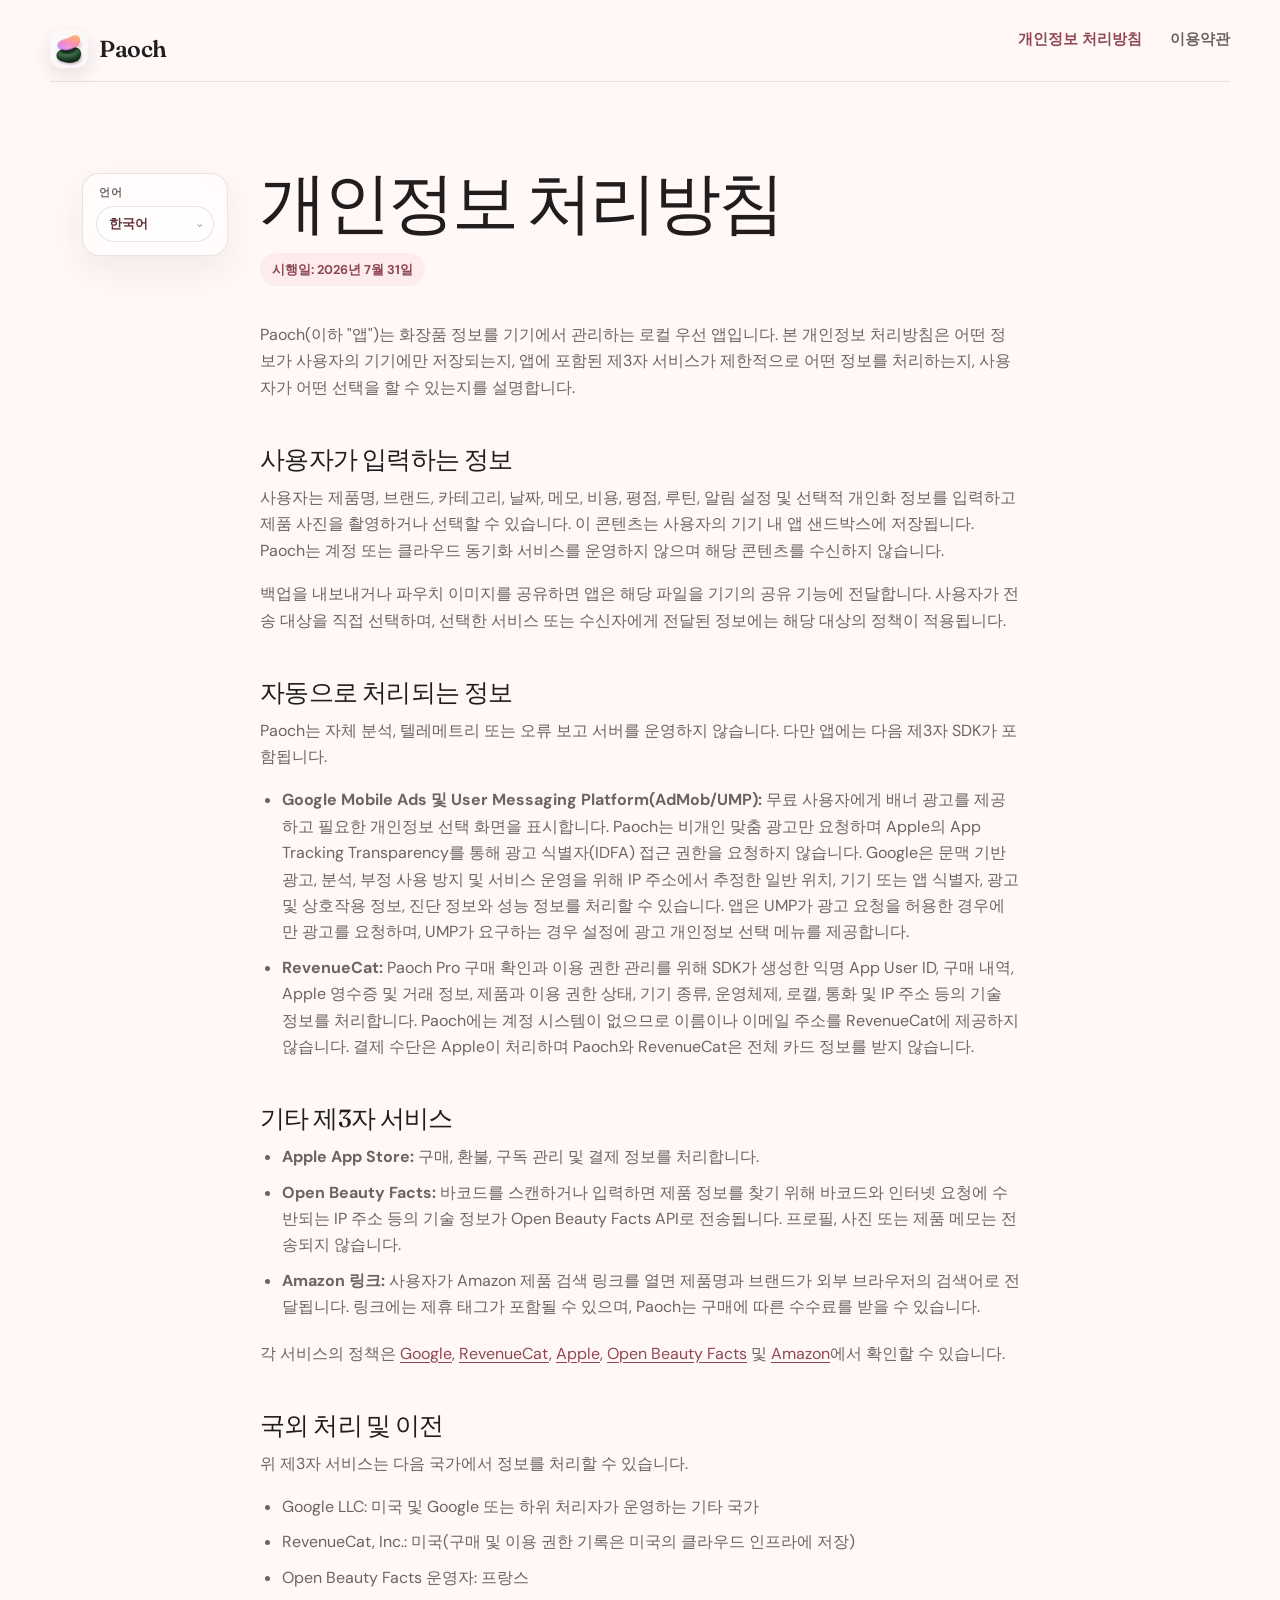
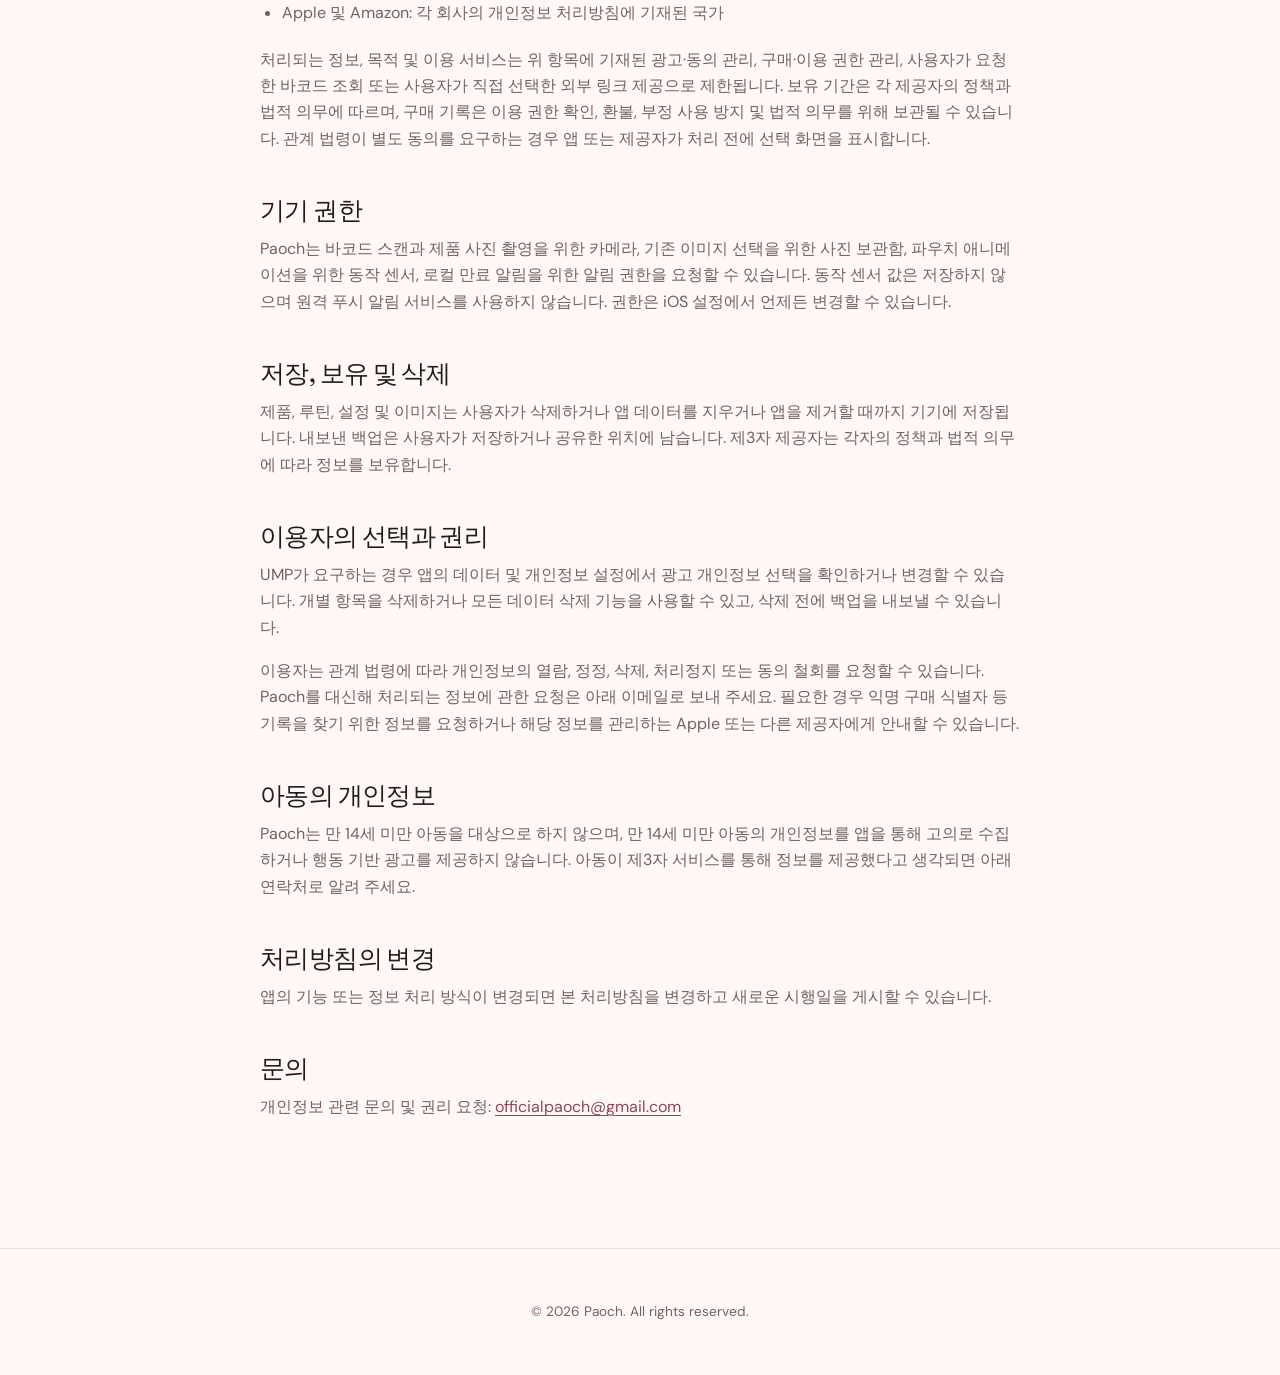
==== privacy-policy-ko.html @ 1ae8bd67 "Add kor privacy policy" ====
<!DOCTYPE html>
<html lang="ko">
<head>
  <meta charset="UTF-8">
  <meta name="viewport" content="width=device-width, initial-scale=1.0">
  <meta name="theme-color" content="#fff8f7">
  <title>개인정보 처리방침 | Paoch</title>
  <link rel="icon" href="assets/app-icon.png">
  <link rel="stylesheet" href="style.css">
</head>
<body>
  <header>
    <h1><a class="brand" href="index.html"><img src="assets/app-icon.png" alt="" width="38" height="38"><span>Paoch</span></a></h1>
    <nav>
      <a href="privacy-policy-ko.html" class="active">개인정보 처리방침</a>
      <a href="terms-of-service.html">이용약관</a>
    </nav>
  </header>

  <main class="policy-page">
    <aside class="policy-language" aria-label="처리방침 언어">
      <span>언어</span>
      <label class="language-picker">
        <span class="sr-only">개인정보 처리방침 언어</span>
        <select aria-label="개인정보 처리방침 언어" onchange="window.location.href=this.value">
          <option value="privacy-policy.html" lang="en">English</option>
          <option value="privacy-policy-ko.html" selected>한국어</option>
        </select>
      </label>
    </aside>
    <h1>개인정보 처리방침</h1>
    <p class="effective-date">시행일: 2026년 7월 31일</p>

    <p>Paoch(이하 "앱")는 화장품 정보를 기기에서 관리하는 로컬 우선 앱입니다. 본 개인정보 처리방침은 어떤 정보가 사용자의 기기에만 저장되는지, 앱에 포함된 제3자 서비스가 제한적으로 어떤 정보를 처리하는지, 사용자가 어떤 선택을 할 수 있는지를 설명합니다.</p>

    <h2>사용자가 입력하는 정보</h2>
    <p>사용자는 제품명, 브랜드, 카테고리, 날짜, 메모, 비용, 평점, 루틴, 알림 설정 및 선택적 개인화 정보를 입력하고 제품 사진을 촬영하거나 선택할 수 있습니다. 이 콘텐츠는 사용자의 기기 내 앱 샌드박스에 저장됩니다. Paoch는 계정 또는 클라우드 동기화 서비스를 운영하지 않으며 해당 콘텐츠를 수신하지 않습니다.</p>
    <p>백업을 내보내거나 파우치 이미지를 공유하면 앱은 해당 파일을 기기의 공유 기능에 전달합니다. 사용자가 전송 대상을 직접 선택하며, 선택한 서비스 또는 수신자에게 전달된 정보에는 해당 대상의 정책이 적용됩니다.</p>

    <h2>자동으로 처리되는 정보</h2>
    <p>Paoch는 자체 분석, 텔레메트리 또는 오류 보고 서버를 운영하지 않습니다. 다만 앱에는 다음 제3자 SDK가 포함됩니다.</p>
    <ul>
      <li><strong>Google Mobile Ads 및 User Messaging Platform(AdMob/UMP):</strong> 무료 사용자에게 배너 광고를 제공하고 필요한 개인정보 선택 화면을 표시합니다. Paoch는 비개인 맞춤 광고만 요청하며 Apple의 App Tracking Transparency를 통해 광고 식별자(IDFA) 접근 권한을 요청하지 않습니다. Google은 문맥 기반 광고, 분석, 부정 사용 방지 및 서비스 운영을 위해 IP 주소에서 추정한 일반 위치, 기기 또는 앱 식별자, 광고 및 상호작용 정보, 진단 정보와 성능 정보를 처리할 수 있습니다. 앱은 UMP가 광고 요청을 허용한 경우에만 광고를 요청하며, UMP가 요구하는 경우 설정에 광고 개인정보 선택 메뉴를 제공합니다.</li>
      <li><strong>RevenueCat:</strong> Paoch Pro 구매 확인과 이용 권한 관리를 위해 SDK가 생성한 익명 App User ID, 구매 내역, Apple 영수증 및 거래 정보, 제품과 이용 권한 상태, 기기 종류, 운영체제, 로캘, 통화 및 IP 주소 등의 기술 정보를 처리합니다. Paoch에는 계정 시스템이 없으므로 이름이나 이메일 주소를 RevenueCat에 제공하지 않습니다. 결제 수단은 Apple이 처리하며 Paoch와 RevenueCat은 전체 카드 정보를 받지 않습니다.</li>
    </ul>

    <h2>기타 제3자 서비스</h2>
    <ul>
      <li><strong>Apple App Store:</strong> 구매, 환불, 구독 관리 및 결제 정보를 처리합니다.</li>
      <li><strong>Open Beauty Facts:</strong> 바코드를 스캔하거나 입력하면 제품 정보를 찾기 위해 바코드와 인터넷 요청에 수반되는 IP 주소 등의 기술 정보가 Open Beauty Facts API로 전송됩니다. 프로필, 사진 또는 제품 메모는 전송되지 않습니다.</li>
      <li><strong>Amazon 링크:</strong> 사용자가 Amazon 제품 검색 링크를 열면 제품명과 브랜드가 외부 브라우저의 검색어로 전달됩니다. 링크에는 제휴 태그가 포함될 수 있으며, Paoch는 구매에 따른 수수료를 받을 수 있습니다.</li>
    </ul>
    <p>각 서비스의 정책은 <a href="https://policies.google.com/privacy" target="_blank" rel="noopener">Google</a>, <a href="https://www.revenuecat.com/privacy/" target="_blank" rel="noopener">RevenueCat</a>, <a href="https://www.apple.com/legal/privacy/ko/" target="_blank" rel="noopener">Apple</a>, <a href="https://world.openbeautyfacts.org/privacy" target="_blank" rel="noopener">Open Beauty Facts</a> 및 <a href="https://www.amazon.com/gp/help/customer/display.html?nodeId=GX7NJQ4ZB8MHFRNJ" target="_blank" rel="noopener">Amazon</a>에서 확인할 수 있습니다.</p>

    <h2>국외 처리 및 이전</h2>
    <p>위 제3자 서비스는 다음 국가에서 정보를 처리할 수 있습니다.</p>
    <ul>
      <li>Google LLC: 미국 및 Google 또는 하위 처리자가 운영하는 기타 국가</li>
      <li>RevenueCat, Inc.: 미국(구매 및 이용 권한 기록은 미국의 클라우드 인프라에 저장)</li>
      <li>Open Beauty Facts 운영자: 프랑스</li>
      <li>Apple 및 Amazon: 각 회사의 개인정보 처리방침에 기재된 국가</li>
    </ul>
    <p>처리되는 정보, 목적 및 이용 서비스는 위 항목에 기재된 광고·동의 관리, 구매·이용 권한 관리, 사용자가 요청한 바코드 조회 또는 사용자가 직접 선택한 외부 링크 제공으로 제한됩니다. 보유 기간은 각 제공자의 정책과 법적 의무에 따르며, 구매 기록은 이용 권한 확인, 환불, 부정 사용 방지 및 법적 의무를 위해 보관될 수 있습니다. 관계 법령이 별도 동의를 요구하는 경우 앱 또는 제공자가 처리 전에 선택 화면을 표시합니다.</p>

    <h2>기기 권한</h2>
    <p>Paoch는 바코드 스캔과 제품 사진 촬영을 위한 카메라, 기존 이미지 선택을 위한 사진 보관함, 파우치 애니메이션을 위한 동작 센서, 로컬 만료 알림을 위한 알림 권한을 요청할 수 있습니다. 동작 센서 값은 저장하지 않으며 원격 푸시 알림 서비스를 사용하지 않습니다. 권한은 iOS 설정에서 언제든 변경할 수 있습니다.</p>

    <h2>저장, 보유 및 삭제</h2>
    <p>제품, 루틴, 설정 및 이미지는 사용자가 삭제하거나 앱 데이터를 지우거나 앱을 제거할 때까지 기기에 저장됩니다. 내보낸 백업은 사용자가 저장하거나 공유한 위치에 남습니다. 제3자 제공자는 각자의 정책과 법적 의무에 따라 정보를 보유합니다.</p>

    <h2>이용자의 선택과 권리</h2>
    <p>UMP가 요구하는 경우 앱의 데이터 및 개인정보 설정에서 광고 개인정보 선택을 확인하거나 변경할 수 있습니다. 개별 항목을 삭제하거나 모든 데이터 삭제 기능을 사용할 수 있고, 삭제 전에 백업을 내보낼 수 있습니다.</p>
    <p>이용자는 관계 법령에 따라 개인정보의 열람, 정정, 삭제, 처리정지 또는 동의 철회를 요청할 수 있습니다. Paoch를 대신해 처리되는 정보에 관한 요청은 아래 이메일로 보내 주세요. 필요한 경우 익명 구매 식별자 등 기록을 찾기 위한 정보를 요청하거나 해당 정보를 관리하는 Apple 또는 다른 제공자에게 안내할 수 있습니다.</p>

    <h2>아동의 개인정보</h2>
    <p>Paoch는 만 14세 미만 아동을 대상으로 하지 않으며, 만 14세 미만 아동의 개인정보를 앱을 통해 고의로 수집하거나 행동 기반 광고를 제공하지 않습니다. 아동이 제3자 서비스를 통해 정보를 제공했다고 생각되면 아래 연락처로 알려 주세요.</p>

    <h2>처리방침의 변경</h2>
    <p>앱의 기능 또는 정보 처리 방식이 변경되면 본 처리방침을 변경하고 새로운 시행일을 게시할 수 있습니다.</p>

    <h2>문의</h2>
    <p>개인정보 관련 문의 및 권리 요청: <a href="mailto:officialpaoch@gmail.com">officialpaoch@gmail.com</a></p>
  </main>

  <footer>
    &copy; 2026 Paoch. All rights reserved.
  </footer>
</body>
</html>
---- style.css ----
@import url('https://fonts.googleapis.com/css2?family=DM+Sans:wght@400;500;600;700&family=Fraunces:opsz,wght@9..144,500;9..144,600&display=swap');

:root {
  --cream: #fff8f7;
  --blush: #fceced;
  --rose: #e91e63;
  --wine: #8f4852;
  --wine-dark: #66323a;
  --green: #173f2d;
  --ink: #211d1e;
  --muted: #6f6264;
  --line: rgba(90, 52, 59, .13);
  --white: #fffdfc;
  --shadow: 0 28px 70px rgba(77, 37, 45, .14);
  --shell: 1180px;
}

* { box-sizing: border-box; margin: 0; padding: 0; }
html { scroll-behavior: smooth; }
body {
  background: var(--cream);
  color: var(--ink);
  font-family: 'DM Sans', -apple-system, BlinkMacSystemFont, 'Segoe UI', sans-serif;
  font-size: 16px;
  line-height: 1.65;
  overflow-x: hidden;
}
img { display: block; max-width: 100%; }
a { color: inherit; }
a, button { -webkit-tap-highlight-color: transparent; }
a:focus-visible, button:focus-visible, select:focus-visible { outline: 3px solid rgba(143, 72, 82, .35); outline-offset: 4px; }
.sr-only {
  position: absolute;
  width: 1px;
  height: 1px;
  overflow: hidden;
  clip: rect(0, 0, 0, 0);
  white-space: nowrap;
  clip-path: inset(50%);
}
.section-shell, .nav-shell, .footer-shell { width: min(calc(100% - 48px), var(--shell)); margin-inline: auto; }

.site-header {
  position: relative;
  z-index: 20;
  border-bottom: 1px solid var(--line);
  background: rgba(255, 248, 247, .84);
  backdrop-filter: blur(18px);
}
.nav-shell { min-height: 82px; display: flex; align-items: center; justify-content: space-between; gap: 32px; }
.brand { display: inline-flex; align-items: center; gap: 11px; text-decoration: none; }
.brand img { border-radius: 12px; box-shadow: 0 7px 18px rgba(72, 39, 45, .12); }
.brand span { font-family: 'Fraunces', Georgia, serif; font-size: 1.45rem; font-weight: 600; letter-spacing: -.02em; }
nav { display: flex; align-items: center; gap: 28px; }
nav a { color: var(--muted); font-size: .91rem; font-weight: 600; text-decoration: none; }
nav a:hover, nav a.active { color: var(--wine); }
.language-picker { position: relative; display: inline-flex; align-items: center; width: 100%; }
.language-picker::after {
  content: '⌄';
  position: absolute;
  right: 11px;
  top: 50%;
  color: var(--wine);
  font-size: .82rem;
  line-height: 1;
  pointer-events: none;
  transform: translateY(-58%);
}
.language-picker select {
  width: 100%;
  min-height: 36px;
  appearance: none;
  padding: 6px 31px 6px 12px;
  border: 1px solid var(--line);
  border-radius: 999px;
  background: rgba(255, 255, 255, .62);
  color: var(--wine-dark);
  font: 600 .84rem/1.2 'DM Sans', -apple-system, BlinkMacSystemFont, 'Segoe UI', sans-serif;
  cursor: pointer;
}
.language-picker select:hover { background: rgba(255, 255, 255, .9); }
.nav-cta { padding: 10px 17px; border: 1px solid var(--line); border-radius: 999px; background: rgba(255,255,255,.55); }

.hero { min-height: 730px; display: grid; grid-template-columns: 1.08fr .92fr; align-items: center; gap: 70px; padding-block: 80px 96px; }
.hero-copy { position: relative; z-index: 2; }
.eyebrow { display: flex; align-items: center; gap: 10px; margin-bottom: 22px; color: var(--wine); font-size: .76rem; font-weight: 700; letter-spacing: .14em; text-transform: uppercase; }
.eyebrow > span { width: 30px; height: 1px; background: currentColor; }
h1, h2 { font-family: 'Fraunces', Georgia, serif; font-weight: 500; letter-spacing: -.045em; line-height: 1.04; }
h1 { max-width: 710px; font-size: clamp(3.5rem, 6vw, 6rem); }
h1 em, h2 em { color: var(--wine); font-style: italic; }
.hero-lede { max-width: 620px; margin: 30px 0 34px; color: var(--muted); font-size: 1.12rem; line-height: 1.75; }
.hero-actions { display: flex; gap: 12px; flex-wrap: wrap; }
.store-buttons { display: flex; flex-wrap: wrap; gap: 12px; margin-bottom: 20px; }
.store-badge { display: flex; min-width: 176px; align-items: center; gap: 11px; padding: 9px 17px 10px; border: 0; border-radius: 12px; background: #1d1a1b; color: white; font-family: inherit; text-align: left; opacity: 1; cursor: default; }
.store-badge:disabled { color: white; opacity: 1; }
.store-badge small, .store-badge strong { display: block; line-height: 1.05; }
.store-badge small { margin-bottom: 4px; color: rgba(255,255,255,.72); font-size: .6rem; font-weight: 600; letter-spacing: .02em; }
.store-badge strong { font-size: 1.03rem; font-weight: 600; }
.store-icon { width: 27px; height: 27px; fill: currentColor; flex: 0 0 27px; }
.text-link { color: var(--wine); font-size: .88rem; font-weight: 700; text-decoration: none; }
.text-link:hover { text-decoration: underline; text-underline-offset: 4px; }
.button { display: inline-flex; align-items: center; justify-content: center; gap: 12px; min-height: 51px; padding: 0 22px; border-radius: 999px; font-weight: 700; text-decoration: none; transition: transform .2s ease, box-shadow .2s ease, background .2s ease; }
.button:hover { transform: translateY(-2px); }
.button-primary { background: var(--wine); color: white; box-shadow: 0 13px 26px rgba(112, 54, 65, .22); }
.button-primary:hover { background: var(--wine-dark); box-shadow: 0 17px 32px rgba(112, 54, 65, .28); }
.button-secondary { border: 1px solid var(--line); background: rgba(255,255,255,.55); color: var(--wine-dark); }
.trust-list { display: flex; flex-wrap: wrap; gap: 20px; margin-top: 28px; list-style: none; color: var(--muted); font-size: .84rem; }
.trust-list li { display: flex; align-items: center; gap: 7px; }
.trust-list span { display: grid; place-items: center; width: 18px; height: 18px; border-radius: 50%; background: #e4eee8; color: var(--green); font-size: .68rem; font-weight: 700; }

.hero-art { position: relative; min-height: 570px; display: grid; place-items: center; }
.icon-card { position: relative; z-index: 2; width: min(390px, 85%); padding: 30px 30px 25px; border: 1px solid rgba(255,255,255,.75); border-radius: 42px; background: rgba(255,255,255,.58); box-shadow: var(--shadow); backdrop-filter: blur(18px); transform: rotate(2.4deg); }
.icon-card > img { width: 100%; border-radius: 28%; box-shadow: 0 20px 42px rgba(64, 38, 45, .12); }
.icon-caption { display: grid; grid-template-columns: auto 1fr; align-items: baseline; column-gap: 9px; padding: 20px 7px 2px; }
.icon-caption .caption-label { color: var(--wine); font-size: .68rem; font-weight: 700; letter-spacing: .12em; text-transform: uppercase; }
.icon-caption strong { font-family: 'Fraunces', Georgia, serif; font-size: 1.6rem; }
.icon-caption > span:last-child { grid-column: 1 / -1; color: var(--muted); font-size: .88rem; }
.orb { position: absolute; border-radius: 50%; filter: blur(1px); }
.orb-one { width: 430px; height: 430px; background: radial-gradient(circle at 35% 28%, #ffd8c8, #f8aec8 57%, #d6bdff); transform: translate(45px, -40px); opacity: .7; }
.orb-two { width: 300px; height: 300px; background: #dce9dc; transform: translate(-150px, 165px); opacity: .72; }
.floating-note { position: absolute; z-index: 4; display: flex; align-items: center; gap: 9px; padding: 11px 16px; border: 1px solid rgba(255,255,255,.8); border-radius: 999px; background: rgba(255,255,255,.84); box-shadow: 0 14px 30px rgba(81, 46, 53, .13); color: var(--muted); font-size: .8rem; font-weight: 600; backdrop-filter: blur(14px); }
.floating-note span { color: var(--wine); font-weight: 800; }
.note-top { top: 90px; right: -12px; }
.note-bottom { bottom: 80px; left: -15px; }

.marquee { overflow: hidden; padding: 17px 0; border-block: 1px solid var(--line); background: var(--wine); color: #fff8f7; white-space: nowrap; }
.marquee div { width: max-content; margin: auto; font-family: 'Fraunces', Georgia, serif; font-size: 1rem; letter-spacing: .015em; word-spacing: 10px; }
.marquee span { color: #facccd; }

.showcase { padding-block: 130px 150px; }
.section-heading { max-width: 740px; margin: 0 auto 70px; text-align: center; }
.section-heading .eyebrow { justify-content: center; }
.section-heading h2, .feature-intro h2, .closing h2 { font-size: clamp(2.7rem, 5vw, 4.8rem); }
.section-heading > p:last-child { max-width: 610px; margin: 24px auto 0; color: var(--muted); font-size: 1.05rem; }
.phone-gallery { display: grid; grid-template-columns: repeat(4, minmax(0, 1fr)); align-items: start; gap: 24px; }
.swipe-hint { display: none; }
.phone-card { min-width: 0; }
.phone-left { transform: translateY(42px) rotate(-2deg); }
.phone-inner-left { transform: rotate(-.65deg); }
.phone-inner-right { transform: rotate(.65deg); }
.phone-right { transform: translateY(42px) rotate(2deg); }
.phone-frame { position: relative; overflow: hidden; padding: 10px; border: 1px solid rgba(59, 34, 39, .2); border-radius: 42px; background: #211d1e; box-shadow: 0 32px 65px rgba(66, 31, 39, .2); }
.phone-frame img { width: 100%; aspect-ratio: 428 / 930; border-radius: 33px; object-fit: cover; object-position: top; }
.phone-speaker { position: absolute; z-index: 2; top: 19px; left: 50%; width: 78px; height: 20px; border-radius: 99px; background: #211d1e; transform: translateX(-50%); }
.phone-card figcaption { display: grid; grid-template-columns: 31px 1fr; margin-top: 24px; color: var(--muted); font-size: .88rem; line-height: 1.45; }
.phone-card figcaption span { grid-row: 1 / 3; color: var(--wine); font-family: 'Fraunces', Georgia, serif; }
.phone-card figcaption strong { color: var(--ink); font-size: 1rem; }

.feature-section { padding-block: 130px; border-top: 1px solid var(--line); }
.feature-intro { display: grid; grid-template-columns: .65fr 1.35fr; align-items: end; gap: 50px; margin-bottom: 65px; }
.feature-intro .eyebrow { margin-bottom: 8px; }
.feature-grid { display: grid; grid-template-columns: 1fr 1fr; gap: 18px; }
.feature-card { position: relative; min-height: 330px; overflow: hidden; padding: 40px; border: 1px solid var(--line); border-radius: 28px; background: rgba(255,255,255,.56); }
.feature-card.feature-wide { grid-column: span 2; min-height: 300px; }
.feature-number { position: absolute; top: 26px; right: 28px; color: var(--wine); font-family: 'Fraunces', Georgia, serif; font-size: .82rem; }
.feature-icon { display: grid; place-items: center; width: 62px; height: 62px; margin-bottom: 45px; border-radius: 20px; background: var(--blush); color: var(--wine); font-size: 2rem; }
.feature-card h3 { max-width: 520px; margin-bottom: 12px; font-family: 'Fraunces', Georgia, serif; font-size: 1.75rem; line-height: 1.15; }
.feature-card p { max-width: 550px; color: var(--muted); }
.status-demo { display: flex; gap: 10px; margin-top: 30px; }
.status-demo span { padding: 7px 13px; border-radius: 999px; font-size: .75rem; font-weight: 700; }
.fresh { background: #e3f0e7; color: #256541; }.soon { background: #fff1c9; color: #8b6410; }.past { background: #fae1e1; color: #a33d49; }
.memory-card { display: grid; grid-template-columns: 180px 1fr; align-items: center; gap: 45px; background: var(--green); color: white; }
.memory-card p { color: rgba(255,255,255,.7); }
.memory-card a { display: inline-block; margin-top: 18px; color: white; font-weight: 700; text-underline-offset: 5px; }
.memory-mark { display: grid; place-items: center; width: 160px; height: 160px; border: 1px solid rgba(255,255,255,.18); border-radius: 50%; background: radial-gradient(circle, rgba(255,255,255,.16), transparent 70%); font-family: 'Fraunces', Georgia, serif; font-size: 4.5rem; }

.how-it-works { padding-block: 120px; border-top: 1px solid var(--line); }
.section-heading.compact { max-width: 760px; margin-bottom: 55px; }
.steps { display: grid; grid-template-columns: repeat(3, 1fr); gap: 20px; list-style: none; }
.steps li { display: flex; gap: 17px; padding: 26px 24px; border-top: 1px solid var(--wine); }
.steps li > span { display: grid; flex: 0 0 30px; place-items: center; width: 30px; height: 30px; border-radius: 50%; background: var(--blush); color: var(--wine); font-size: .8rem; font-weight: 700; }
.steps strong { font-family: 'Fraunces', Georgia, serif; font-size: 1.25rem; }
.steps p { margin-top: 7px; color: var(--muted); font-size: .9rem; }

.closing { position: relative; overflow: hidden; margin-bottom: 100px; padding: 100px 30px; border-radius: 40px; background: linear-gradient(145deg, #f9c7d0, #f8dfd4 48%, #e7d9f5); text-align: center; }
.closing::before, .closing::after { content: ''; position: absolute; border-radius: 50%; background: rgba(255,255,255,.4); filter: blur(4px); }
.closing::before { width: 300px; height: 300px; left: -130px; top: -120px; }.closing::after { width: 260px; height: 260px; right: -120px; bottom: -140px; }
.closing img { position: relative; z-index: 1; width: 105px; height: 105px; margin: 0 auto 24px; border-radius: 32px; object-fit: contain; }
.eyebrow.centered { position: relative; z-index: 1; justify-content: center; }
.closing h2, .closing > p, .closing .button { position: relative; z-index: 1; }
.closing > p { margin: 24px 0; color: var(--muted); }

footer { padding: 52px 0; border-top: 1px solid var(--line); }
.footer-shell { display: grid; grid-template-columns: 1fr auto; gap: 14px 30px; align-items: center; }
.footer-shell > p { color: var(--muted); font-size: .88rem; }
.footer-links { grid-column: 2; grid-row: 1; display: flex; gap: 24px; }
.footer-links a { color: var(--muted); font-size: .85rem; font-weight: 600; text-decoration: none; }
.footer-links a:hover { color: var(--wine); }
.copyright { text-align: right; }

/* Legal pages */
body:not(.home) main { width: min(calc(100% - 48px), 760px); margin: 0 auto; padding: 85px 0 110px; }
.policy-page { position: relative; }
.policy-language {
  position: absolute;
  top: 91px;
  left: -178px;
  width: 146px;
  padding: 13px;
  border: 1px solid var(--line);
  border-radius: 17px;
  background: rgba(255, 255, 255, .54);
  box-shadow: 0 14px 35px rgba(77, 37, 45, .07);
  backdrop-filter: blur(12px);
}
.policy-language > span {
  display: block;
  margin: 0 0 8px 3px;
  color: var(--muted);
  font-size: .68rem;
  font-weight: 700;
  letter-spacing: .1em;
  line-height: 1;
  text-transform: uppercase;
}
body:not(.home) main h1 { margin-bottom: 8px; font-size: clamp(2.7rem, 6vw, 4.2rem); }
body:not(.home) main h2 { margin: 46px 0 12px; font-family: 'Fraunces', Georgia, serif; font-size: 1.55rem; letter-spacing: -.025em; }
body:not(.home) main h3 { margin: 26px 0 8px; font-size: 1rem; }
body:not(.home) main p, body:not(.home) main li { color: var(--muted); }
body:not(.home) main p { margin-bottom: 17px; }
body:not(.home) main ul { margin: 8px 0 20px; padding-left: 22px; }
body:not(.home) main li { margin-bottom: 9px; }
body:not(.home) main a { color: var(--wine); text-underline-offset: 3px; }
.effective-date { display: inline-block; margin: 8px 0 36px !important; padding: 6px 12px; border-radius: 999px; background: var(--blush); color: var(--wine) !important; font-size: .8rem; font-weight: 700; }
body:not(.home) > header:not(.site-header) { border-bottom: 1px solid var(--line); }
body:not(.home) > header:not(.site-header) { min-height: 82px; display: flex; align-items: center; justify-content: space-between; width: min(calc(100% - 48px), var(--shell)); margin-inline: auto; }
body:not(.home) > header:not(.site-header) h1 a { font-family: 'Fraunces', Georgia, serif; font-size: 1.45rem; text-decoration: none; }
body:not(.home) nav a { display: inline !important; }
body:not(.home) > footer { color: var(--muted); font-size: .85rem; text-align: center; }

@media (max-width: 1120px) {
  .policy-language {
    position: static;
    display: grid;
    grid-template-columns: auto 136px;
    align-items: center;
    gap: 10px;
    width: max-content;
    margin-bottom: 30px;
    padding: 9px 10px 9px 13px;
    border-radius: 999px;
  }
  .policy-language > span { margin: 0; }
}

/* Open-source acknowledgements */
body.open-source main h2 { font-size: clamp(1.65rem, 3vw, 2.25rem); }
.oss-hero { padding-bottom: 58px; border-bottom: 1px solid var(--line); }
.oss-hero .eyebrow { margin-bottom: 18px; }
.oss-hero > h1 { max-width: none; }
.oss-lede { max-width: 800px; margin-top: 28px; color: var(--ink) !important; font-family: 'Fraunces', Georgia, serif; font-size: clamp(1.3rem, 2.5vw, 1.8rem); line-height: 1.45; }
.oss-scope { max-width: 790px; margin-top: 20px; padding-left: 18px; border-left: 2px solid var(--wine); font-size: .92rem; }
.oss-summary-grid { display: grid; grid-template-columns: repeat(3, 1fr); gap: 16px; margin: 50px 0 76px; }
.oss-summary-card { position: relative; min-height: 230px; padding: 28px; border: 1px solid var(--line); border-radius: 24px; background: rgba(255,255,255,.58); }
.oss-summary-card > span { color: var(--wine); font-family: 'Fraunces', Georgia, serif; font-size: .78rem; }
body.open-source main .oss-summary-card h2 { margin: 42px 0 10px; font-size: 1.35rem; }
.oss-summary-card p { font-size: .9rem; }
.oss-packages > h2, .oss-fonts > h2 { margin-top: 0; }
.oss-packages > p, .oss-fonts > p { max-width: 780px; }
.oss-group-grid { display: grid; grid-template-columns: repeat(2, minmax(0, 1fr)); gap: 18px; margin-top: 34px; }
.oss-group { padding: 30px; border: 1px solid var(--line); border-radius: 26px; background: rgba(255,255,255,.55); }
.oss-group-label { margin-bottom: 18px !important; color: var(--wine) !important; font-size: .7rem !important; font-weight: 800; letter-spacing: .12em; text-transform: uppercase; }
.oss-package-list { margin: 0 !important; padding: 0 !important; list-style: none; }
.oss-package-list li { margin: 0 !important; padding: 16px 0; border-top: 1px solid var(--line); }
.oss-package-list li:first-child { border-top: 0; }
.oss-package-list a { display: flex; align-items: center; justify-content: space-between; gap: 12px; color: var(--ink) !important; text-decoration: none; }
.oss-package-list a:hover strong { color: var(--wine); }
.oss-package-list strong { min-width: 0; overflow-wrap: anywhere; font-size: .92rem; transition: color .2s ease; }
.oss-package-list p { margin: 4px 0 0 !important; font-size: .78rem; line-height: 1.45; }
.oss-license { flex: 0 0 auto; padding: 4px 8px; border-radius: 999px; background: var(--blush); color: var(--wine); font-size: .62rem; font-weight: 800; letter-spacing: .02em; white-space: nowrap; }
.oss-note { margin: 28px 0 0 !important; padding: 20px 22px; border-radius: 18px; background: rgba(23,63,45,.08); color: var(--green) !important; font-size: .86rem; }
.oss-open-data { display: grid; grid-template-columns: .72fr 1.28fr; gap: 50px; margin: 78px 0; padding: 44px; border-radius: 28px; background: var(--green); color: white; }
body.open-source main .oss-open-data h2 { margin: 0; color: white; }
.oss-open-data .oss-group-label { color: rgba(255,255,255,.65) !important; }
.oss-open-data p { color: rgba(255,255,255,.76) !important; }
.oss-open-data a { color: white !important; }
.oss-fonts { padding-top: 4px; }
.oss-font-grid { display: grid; grid-template-columns: repeat(2, 1fr); gap: 18px; margin: 30px 0 22px; }
.oss-font-card { position: relative; padding: 30px; border: 1px solid var(--line); border-radius: 24px; background: rgba(255,255,255,.55); }
body.open-source main .oss-font-card h3 { margin: 0 0 7px; font-family: 'Fraunces', Georgia, serif; font-size: 1.7rem; }
.oss-font-card p { margin-bottom: 16px !important; }
.oss-font-card a { font-size: .84rem; font-weight: 700; }
.oss-font-card > .oss-license { position: absolute; top: 27px; right: 27px; }
.oss-license-disclosure { overflow: hidden; border: 1px solid var(--line); border-radius: 20px; background: rgba(255,255,255,.55); }
.oss-license-disclosure summary { padding: 20px 22px; color: var(--wine); font-weight: 700; cursor: pointer; }
.oss-license-disclosure[open] summary { border-bottom: 1px solid var(--line); }
.oss-license-text { max-height: 520px; overflow: auto; padding: 24px; color: var(--muted); font-family: ui-monospace, SFMono-Regular, Menlo, Consolas, monospace; font-size: .74rem; line-height: 1.55; white-space: pre-wrap; overflow-wrap: anywhere; }
.oss-contact { margin-top: 76px; padding: 38px; border-radius: 26px; background: linear-gradient(145deg, var(--blush), rgba(231,217,245,.7)); }
body.open-source main .oss-contact h2 { margin: 0 0 12px; }
.oss-contact p { margin: 0 !important; }

@media (max-width: 900px) {
  .site-header { position: sticky; top: 0; }
  nav a:not(.nav-cta) { display: none; }
  .hero { grid-template-columns: 1fr; gap: 30px; padding-top: 70px; text-align: center; }
  .hero .eyebrow, .trust-list, .hero-actions, .store-buttons { justify-content: center; }
  .hero-lede { margin-inline: auto; }
  .hero-art { min-height: 520px; }
  .phone-gallery { gap: 14px; }
  .phone-frame { padding: 7px; border-radius: 30px; }
  .phone-frame img { border-radius: 24px; }
  .phone-speaker { top: 14px; width: 58px; height: 15px; }
  .feature-intro { grid-template-columns: 1fr; gap: 20px; }
  .steps { grid-template-columns: 1fr; }
  .oss-summary-grid { grid-template-columns: 1fr; }
  .oss-summary-card { min-height: 0; }
  .oss-open-data { grid-template-columns: 1fr; gap: 18px; }
}

@media (max-width: 650px) {
  .section-shell, .nav-shell, .footer-shell { width: min(calc(100% - 30px), var(--shell)); }
  .nav-shell { min-height: 66px; gap: 12px; }
  .brand img { width: 36px; height: 36px; }
  .brand span { font-size: 1.25rem; }
  .nav-cta { min-height: 44px; display: inline-flex; align-items: center; padding: 8px 14px; }
  h1 { font-size: clamp(2.8rem, 14vw, 4.2rem); }
  .hero { min-height: auto; gap: 12px; padding-block: 48px 58px; }
  .eyebrow { margin-bottom: 18px; font-size: .69rem; letter-spacing: .12em; }
  .hero-lede { font-size: 1rem; }
  .store-buttons { max-width: 300px; margin: 0 auto 18px; }
  .store-badge { width: 100%; min-height: 54px; }
  .hero-actions { gap: 22px; }
  .text-link { min-height: 44px; display: inline-flex; align-items: center; }
  .trust-list { display: grid; width: max-content; max-width: 100%; grid-template-columns: 1fr; justify-items: start; gap: 9px; margin: 24px auto 0; }
  .hero-art { min-height: 390px; }
  .icon-card { width: min(270px, 78%); padding: 18px 18px 16px; border-radius: 29px; transform: rotate(1deg); }
  .icon-caption { padding-top: 14px; }
  .icon-caption strong { font-size: 1.4rem; }
  .floating-note { gap: 6px; padding: 9px 12px; font-size: .72rem; }
  .note-top { right: 2px; top: 56px; }.note-bottom { left: 2px; bottom: 48px; }
  .orb-one { width: 280px; height: 280px; transform: translate(30px, -22px); }
  .orb-two { width: 190px; height: 190px; transform: translate(-95px, 115px); }
  .marquee div { margin-left: 16px; font-size: .9rem; }
  .showcase { padding-block: 76px 88px; }
  .section-heading { margin-bottom: 30px; }
  .section-heading h2, .feature-intro h2 { font-size: clamp(2.35rem, 11vw, 3.2rem); }
  .section-heading > p:last-child { margin-top: 18px; font-size: .96rem; }
  .swipe-hint { display: flex; align-items: center; justify-content: center; gap: 8px; margin-bottom: 6px; color: var(--wine); font-size: .76rem; font-weight: 700; letter-spacing: .04em; }
  .swipe-hint span { font-size: 1rem; }
  .phone-gallery { display: flex; overflow-x: auto; align-items: flex-start; gap: 18px; margin-inline: -15px; padding: 18px 28px 46px; scroll-padding-inline: 28px; scroll-snap-type: x mandatory; overscroll-behavior-inline: contain; scrollbar-width: none; -webkit-overflow-scrolling: touch; }
  .phone-gallery::-webkit-scrollbar { display: none; }
  .phone-card { flex: 0 0 82vw; max-width: 320px; scroll-snap-align: center; transform: none; }
  .phone-card figcaption { margin-top: 18px; }
  .feature-section { padding-block: 76px; }
  .feature-grid { grid-template-columns: 1fr; }
  .feature-card, .feature-card.feature-wide { grid-column: auto; min-height: 0; padding: 28px; }
  .feature-icon { margin-bottom: 32px; }
  .feature-card h3 { font-size: 1.55rem; }
  .status-demo { flex-wrap: wrap; margin-top: 24px; }
  .memory-card { grid-template-columns: 1fr; gap: 24px; }
  .memory-mark { width: 90px; height: 90px; font-size: 2.7rem; }
  .memory-card a { min-height: 44px; display: inline-flex; align-items: center; }
  .how-it-works { padding-block: 76px; }
  .steps { gap: 8px; }
  .steps li { padding: 22px 12px; }
  .closing { margin-bottom: 60px; padding: 60px 18px; border-radius: 28px; }
  .closing img { width: 92px; height: 92px; border-radius: 27px; }
  .closing h2 { font-size: clamp(2.2rem, 10vw, 2.7rem); }
  .closing .eyebrow > span { width: 18px; }
  .closing .button { width: min(100%, 240px); }
  .footer-shell { grid-template-columns: 1fr; text-align: center; }
  .footer-brand, .footer-links { justify-self: center; }
  .footer-links { grid-column: 1; grid-row: auto; }
  .footer-links a { min-height: 44px; display: inline-flex; align-items: center; }
  .copyright { text-align: center; }
  body:not(.home) main { width: min(calc(100% - 30px), 760px); padding-top: 60px; }
  body:not(.home) > header:not(.site-header) { width: min(calc(100% - 30px), var(--shell)); flex-direction: column; justify-content: center; gap: 5px; padding: 15px 0; }
  body:not(.home) nav { gap: 16px; }
  body:not(.home) nav a:not(.nav-cta) { display: inline; }
  .oss-hero { padding-bottom: 44px; }
  .oss-summary-grid { margin: 38px 0 58px; }
  .oss-summary-card { padding: 24px; }
  body.open-source main .oss-summary-card h2 { margin-top: 24px; }
  .oss-group-grid, .oss-font-grid { grid-template-columns: 1fr; }
  .oss-group { padding: 24px; }
  .oss-open-data { margin: 58px 0; padding: 30px 24px; }
  .oss-font-card { padding: 24px; }
  .oss-font-card > .oss-license { top: 22px; right: 22px; }
  .oss-contact { margin-top: 58px; padding: 28px 24px; }
}

@media (max-width: 360px) {
  .section-shell, .nav-shell, .footer-shell { width: min(calc(100% - 24px), var(--shell)); }
  .brand span { font-size: 1.15rem; }
  .nav-cta { padding-inline: 11px; font-size: .82rem; }
  h1 { font-size: 2.65rem; }
  .hero-lede { line-height: 1.65; }
  .hero-art { min-height: 350px; }
  .icon-card { width: 235px; }
  .floating-note { padding: 8px 10px; font-size: .67rem; }
  .note-top { top: 48px; }.note-bottom { bottom: 38px; }
  .phone-card { flex-basis: 86vw; }
  .feature-card, .feature-card.feature-wide { padding: 24px; }
  .closing { padding-inline: 14px; }
}

@media (hover: none) {
  .button:hover { transform: none; }
}

@media (prefers-reduced-motion: reduce) {
  html { scroll-behavior: auto; }
  *, *::before, *::after { transition-duration: .01ms !important; }
}
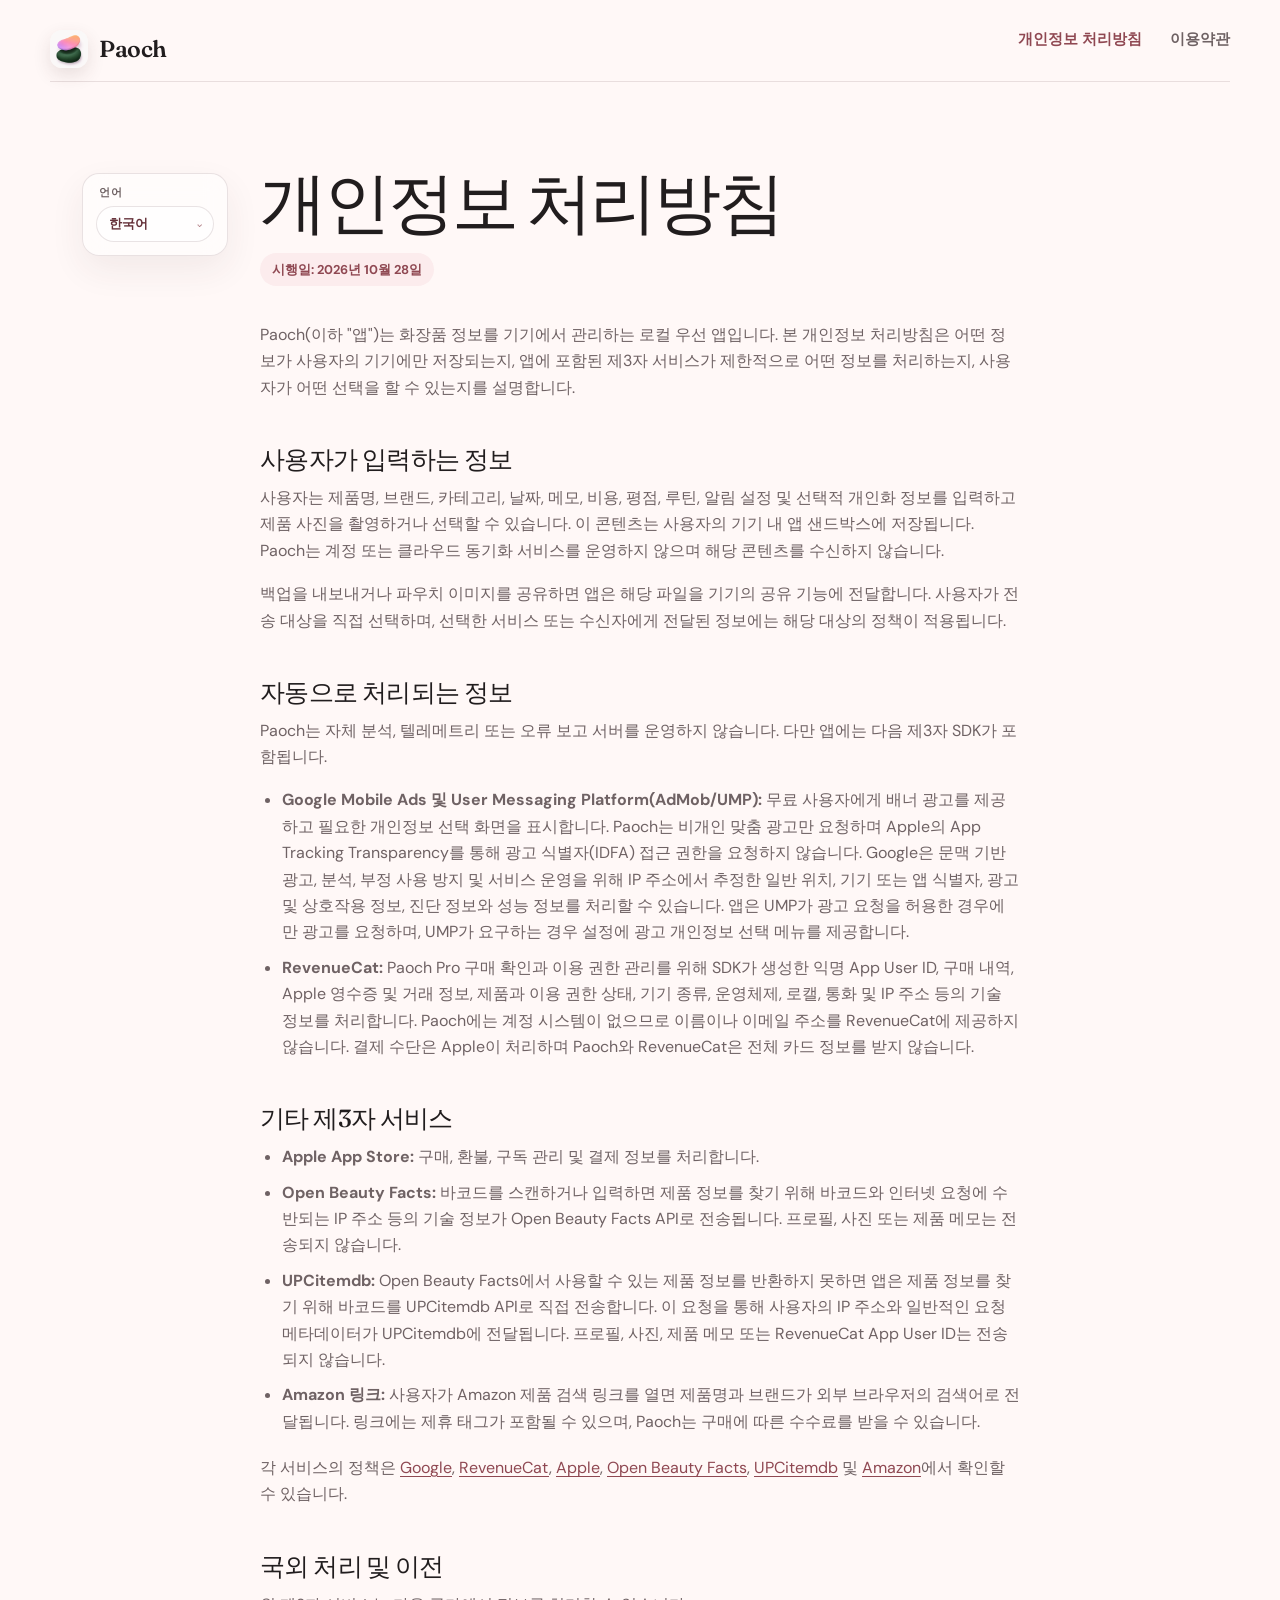
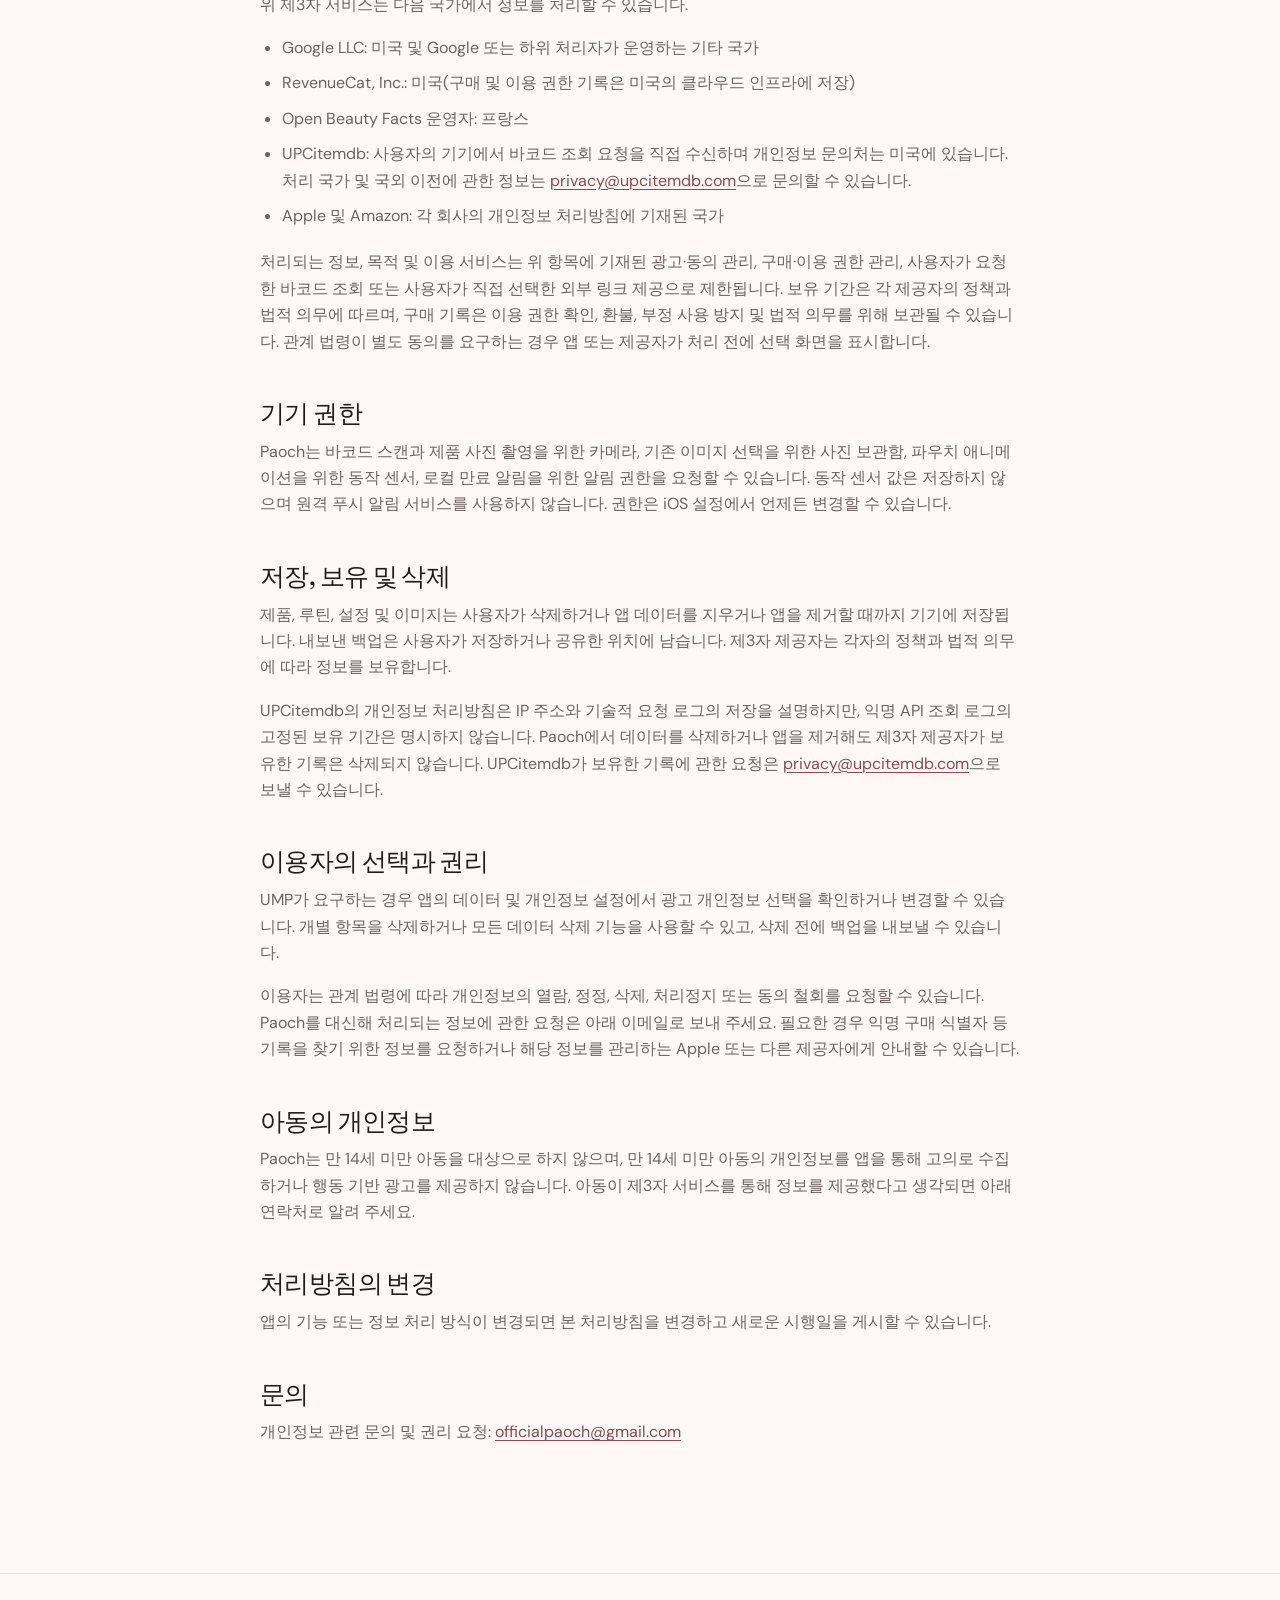
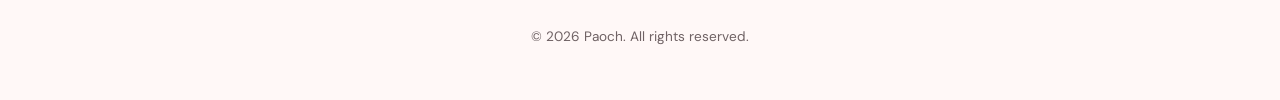
==== commit f9d2655f: "Update for EU launch" ====
--- a/privacy-policy-ko.html
+++ b/privacy-policy-ko.html
@@ -29,7 +29,7 @@
       </label>
     </aside>
     <h1>개인정보 처리방침</h1>
-    <p class="effective-date">시행일: 2026년 7월 31일</p>
+    <p class="effective-date">시행일: 2026년 10월 28일</p>
 
     <p>Paoch(이하 "앱")는 화장품 정보를 기기에서 관리하는 로컬 우선 앱입니다. 본 개인정보 처리방침은 어떤 정보가 사용자의 기기에만 저장되는지, 앱에 포함된 제3자 서비스가 제한적으로 어떤 정보를 처리하는지, 사용자가 어떤 선택을 할 수 있는지를 설명합니다.</p>
 
@@ -48,9 +48,10 @@
     <ul>
       <li><strong>Apple App Store:</strong> 구매, 환불, 구독 관리 및 결제 정보를 처리합니다.</li>
       <li><strong>Open Beauty Facts:</strong> 바코드를 스캔하거나 입력하면 제품 정보를 찾기 위해 바코드와 인터넷 요청에 수반되는 IP 주소 등의 기술 정보가 Open Beauty Facts API로 전송됩니다. 프로필, 사진 또는 제품 메모는 전송되지 않습니다.</li>
+      <li><strong>UPCitemdb:</strong> Open Beauty Facts에서 사용할 수 있는 제품 정보를 반환하지 못하면 앱은 제품 정보를 찾기 위해 바코드를 UPCitemdb API로 직접 전송합니다. 이 요청을 통해 사용자의 IP 주소와 일반적인 요청 메타데이터가 UPCitemdb에 전달됩니다. 프로필, 사진, 제품 메모 또는 RevenueCat App User ID는 전송되지 않습니다.</li>
       <li><strong>Amazon 링크:</strong> 사용자가 Amazon 제품 검색 링크를 열면 제품명과 브랜드가 외부 브라우저의 검색어로 전달됩니다. 링크에는 제휴 태그가 포함될 수 있으며, Paoch는 구매에 따른 수수료를 받을 수 있습니다.</li>
     </ul>
-    <p>각 서비스의 정책은 <a href="https://policies.google.com/privacy" target="_blank" rel="noopener">Google</a>, <a href="https://www.revenuecat.com/privacy/" target="_blank" rel="noopener">RevenueCat</a>, <a href="https://www.apple.com/legal/privacy/ko/" target="_blank" rel="noopener">Apple</a>, <a href="https://world.openbeautyfacts.org/privacy" target="_blank" rel="noopener">Open Beauty Facts</a> 및 <a href="https://www.amazon.com/gp/help/customer/display.html?nodeId=GX7NJQ4ZB8MHFRNJ" target="_blank" rel="noopener">Amazon</a>에서 확인할 수 있습니다.</p>
+    <p>각 서비스의 정책은 <a href="https://policies.google.com/privacy" target="_blank" rel="noopener">Google</a>, <a href="https://www.revenuecat.com/privacy/" target="_blank" rel="noopener">RevenueCat</a>, <a href="https://www.apple.com/legal/privacy/ko/" target="_blank" rel="noopener">Apple</a>, <a href="https://world.openbeautyfacts.org/privacy" target="_blank" rel="noopener">Open Beauty Facts</a>, <a href="https://www.upcitemdb.com/privacy" target="_blank" rel="noopener">UPCitemdb</a> 및 <a href="https://www.amazon.com/gp/help/customer/display.html?nodeId=GX7NJQ4ZB8MHFRNJ" target="_blank" rel="noopener">Amazon</a>에서 확인할 수 있습니다.</p>
 
     <h2>국외 처리 및 이전</h2>
     <p>위 제3자 서비스는 다음 국가에서 정보를 처리할 수 있습니다.</p>
@@ -58,6 +59,7 @@
       <li>Google LLC: 미국 및 Google 또는 하위 처리자가 운영하는 기타 국가</li>
       <li>RevenueCat, Inc.: 미국(구매 및 이용 권한 기록은 미국의 클라우드 인프라에 저장)</li>
       <li>Open Beauty Facts 운영자: 프랑스</li>
+      <li>UPCitemdb: 사용자의 기기에서 바코드 조회 요청을 직접 수신하며 개인정보 문의처는 미국에 있습니다. 처리 국가 및 국외 이전에 관한 정보는 <a href="mailto:privacy@upcitemdb.com">privacy@upcitemdb.com</a>으로 문의할 수 있습니다.</li>
       <li>Apple 및 Amazon: 각 회사의 개인정보 처리방침에 기재된 국가</li>
     </ul>
     <p>처리되는 정보, 목적 및 이용 서비스는 위 항목에 기재된 광고·동의 관리, 구매·이용 권한 관리, 사용자가 요청한 바코드 조회 또는 사용자가 직접 선택한 외부 링크 제공으로 제한됩니다. 보유 기간은 각 제공자의 정책과 법적 의무에 따르며, 구매 기록은 이용 권한 확인, 환불, 부정 사용 방지 및 법적 의무를 위해 보관될 수 있습니다. 관계 법령이 별도 동의를 요구하는 경우 앱 또는 제공자가 처리 전에 선택 화면을 표시합니다.</p>
@@ -67,6 +69,7 @@
 
     <h2>저장, 보유 및 삭제</h2>
     <p>제품, 루틴, 설정 및 이미지는 사용자가 삭제하거나 앱 데이터를 지우거나 앱을 제거할 때까지 기기에 저장됩니다. 내보낸 백업은 사용자가 저장하거나 공유한 위치에 남습니다. 제3자 제공자는 각자의 정책과 법적 의무에 따라 정보를 보유합니다.</p>
+    <p>UPCitemdb의 개인정보 처리방침은 IP 주소와 기술적 요청 로그의 저장을 설명하지만, 익명 API 조회 로그의 고정된 보유 기간은 명시하지 않습니다. Paoch에서 데이터를 삭제하거나 앱을 제거해도 제3자 제공자가 보유한 기록은 삭제되지 않습니다. UPCitemdb가 보유한 기록에 관한 요청은 <a href="mailto:privacy@upcitemdb.com">privacy@upcitemdb.com</a>으로 보낼 수 있습니다.</p>
 
     <h2>이용자의 선택과 권리</h2>
     <p>UMP가 요구하는 경우 앱의 데이터 및 개인정보 설정에서 광고 개인정보 선택을 확인하거나 변경할 수 있습니다. 개별 항목을 삭제하거나 모든 데이터 삭제 기능을 사용할 수 있고, 삭제 전에 백업을 내보낼 수 있습니다.</p>
